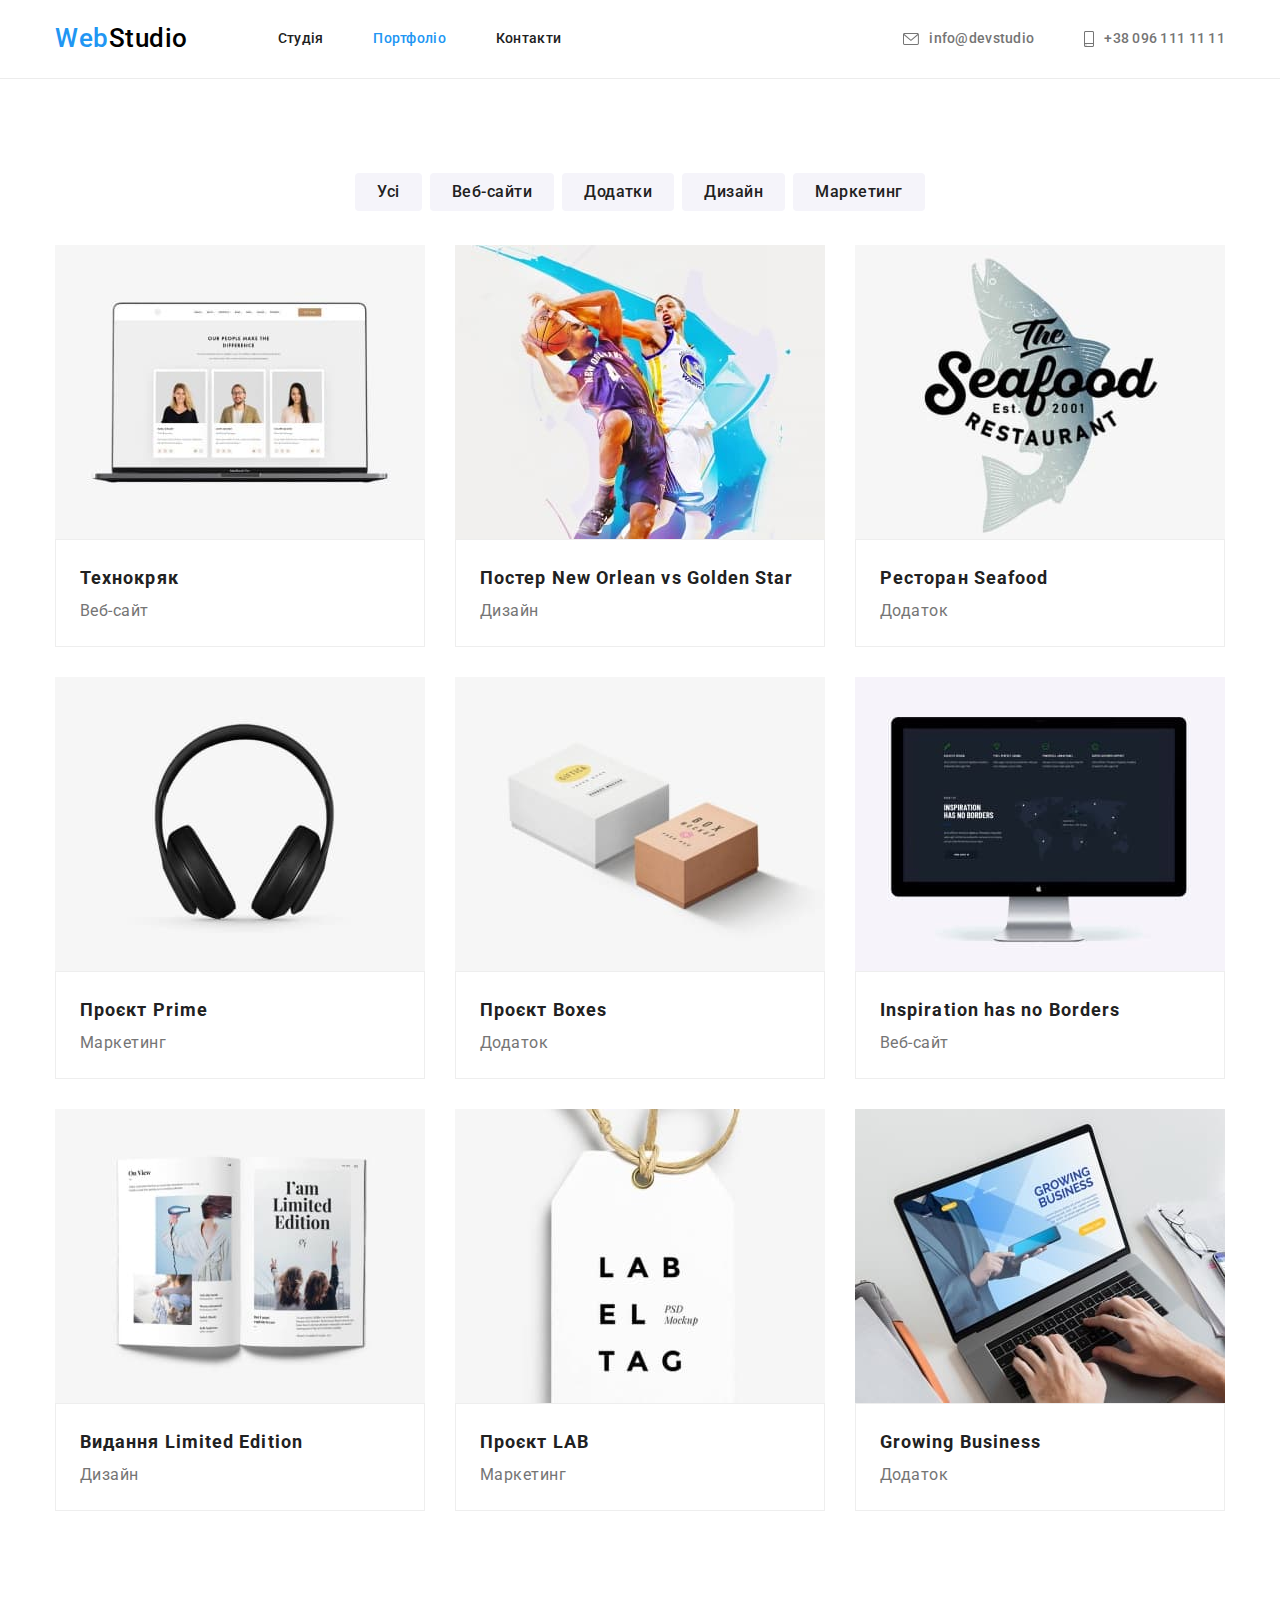
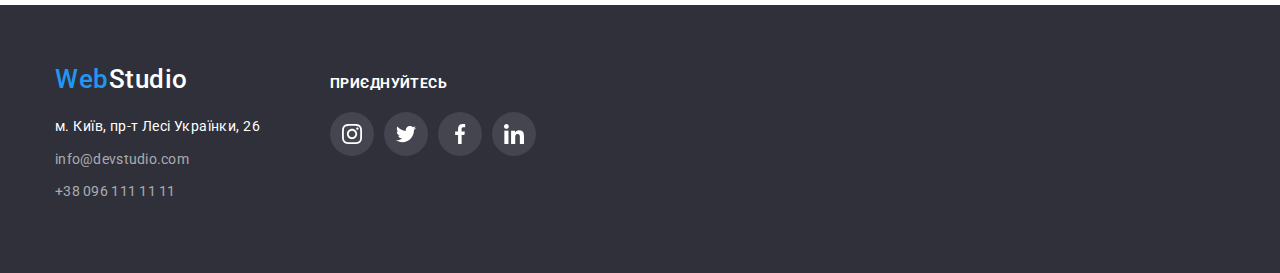
==== portfolio.html @ 7b2f20db "Initial commit" ====
<!DOCTYPE html>
<html lang="en">
  <head>
    <meta charset="UTF-8" />
    <meta http-equiv="X-UA-Compatible" content="IE=edge" />
    <meta name="viewport" content="width=device-width, initial-scale=1.0" />
    <title>GoITWebStudio</title>
    <link rel="stylesheet" href="./css/normaliize.css" />
    <link rel="preconnect" href="https://fonts.googleapis.com" />
    <link rel="preconnect" href="https://fonts.gstatic.com" crossorigin />
    <link
      href="https://fonts.googleapis.com/css2?family=Raleway:wght@700&family=Roboto:wght@400;500;700;900&display=swap"
      rel="stylesheet"
    />
    <link
      rel="stylesheet"
      href="https://cdn.jsdelivr.net/npm/modern-normalize@1.1.0/modern-normalize.min.css"
    />
    <link rel="stylesheet" href="./css/styles.css" />
  </head>
  <body class="page">
    <!--Шапка сайту-->
    <header class="page-header">
      <div class="container header-nav">
        <a class="logo link" href=""
          >Web<span class="logo-wrap">Studio</span></a
        >
        <nav class="nav-line">
          <ul class="site-nav list">
            <li>
              <a href="./index.html" class="nav-link link">Студія</a>
            </li>
            <li><a href="" class="link current">Портфоліо</a></li>
            <li class="a">
              <a href="./index.html" class="nav-link link">Контакти</a>
            </li>
          </ul>
        </nav>
        <ul class="site-cont list">
          <li>
            <a href="mailto:info@devstudio.com" class="nav-cont link"
              ><svg class="header-img" width="16" height="12">
                <use href="./icons.svg#icon-mail"></use></svg
              >info@devstudio</a
            >
          </li>
          <li>
            <a href="tel:+380961111111" class="nav-cont link"
              ><svg class="header-img" width="10" height="16">
                <use href="./icons.svg#icon-mobile"></use></svg
              >+38 096 111 11 11</a
            >
          </li>
        </ul>
      </div>
    </header>

    <!-- Герой -->
    <main>
      <section class="portfolio section">
        <div class="container">
          <h1 class="hidden-tittle">Портфолио</h1>
          <ul class="list porfolio-menu">
            <li class="portfolio-items">
              <button class="portfolio-btn current-portfolio" type="button">
                Усі
              </button>
            </li>
            <li>
              <button class="portfolio-btn" type="button">Веб-сайти</button>
            </li>
            <li>
              <button class="portfolio-btn" type="button">Додатки</button>
            </li>
            <li>
              <button class="portfolio-btn" type="button">Дизайн</button>
            </li>
            <li>
              <button class="portfolio-btn" type="button">Маркетинг</button>
            </li>
          </ul>

          <ul class="portfolio-works list">
            <li>
              <img
                src="./portfolio/laptop.jpg"
                alt="Відкритий ноутбук"
                width="370"
                height="294"
              />
              <div class="card">
                <h2 class="portfolio-tittle">Технокряк</h2>
                <p class="portfolio-text">Веб-сайт</p>
              </div>
            </li>
            <li>
              <img
                src="./portfolio/players.jpg"
                alt="Гравці баскетболу"
                width="370"
                height="294"
              />
              <div class="card">
                <h2 class="portfolio-tittle">
                  Постер New Orlean vs Golden Star
                </h2>
                <p class="portfolio-text">Дизайн</p>
              </div>
            </li>
            <li>
              <img
                src="./portfolio/restaurant.jpg"
                alt="Лого ресторану морепродуктів"
                width="370"
                height="294"
              />
              <div class="card">
                <h2 class="portfolio-tittle">Ресторан Seafood</h2>
                <p class="portfolio-text">Додаток</p>
              </div>
            </li>
            <li>
              <img
                src="./portfolio/headsets.jpg"
                alt="Чорні навушники на білому фоні"
                width="370"
                height="294"
              />
              <div class="card">
                <h2 class="portfolio-tittle">Проєкт Prime</h2>
                <p class="portfolio-text">Маркетинг</p>
              </div>
            </li>
            <li>
              <img
                src="./portfolio/boxes.jpg"
                alt="Дві коробки"
                width="370"
                height="294"
              />
              <div class="card">
                <h2 class="portfolio-tittle">Проєкт Boxes</h2>
                <p class="portfolio-text">Додаток</p>
              </div>
            </li>
            <li>
              <img
                src="./portfolio/imac.jpg"
                alt="Монітор iMac"
                width="370"
                height="294"
              />
              <div class="card">
                <h2 class="portfolio-tittle">Inspiration has no Borders</h2>
                <p class="portfolio-text">Веб-сайт</p>
              </div>
            </li>
            <li>
              <img
                src="./portfolio/magazine.jpg"
                alt="Розгорнутий журнал"
                width="370"
                height="294"
              />
              <div class="card">
                <h2 class="portfolio-tittle">Видання Limited Edition</h2>
                <p class="portfolio-text">Дизайн</p>
              </div>
            </li>
            <li>
              <img
                src="./portfolio/tag.jpg"
                alt="Бірка"
                width="370"
                height="294"
              />
              <div class="card">
                <h2 class="portfolio-tittle">Проєкт LAB</h2>
                <p class="portfolio-text">Маркетинг</p>
              </div>
            </li>
            <li>
              <img
                src="./portfolio/typing.jpg"
                alt="Друк на ноутбуці"
                width="370"
                height="294"
              />
              <div class="card">
                <h2 class="portfolio-tittle">Growing Business</h2>
                <p class="portfolio-text">Додаток</p>
              </div>
            </li>
          </ul>
        </div>
      </section>
    </main>

    <footer class="footer">
      <div class="container footer-container">
        <div class="b">
          <a class="logo link link-footer" href=""
            >Web<span class="logo-footer">Studio</span></a
          >
          <address>
            <p class="address">м. Київ, пр-т Лесі Українки, 26</p>
            <ul class="footer-contact list">
              <li class="footer-contact-tel">
                <a class="contact link" href="mailto:info@devstudio.com"
                  >info@devstudio.com</a
                >
              </li>
              <li>
                <a class="contact link" href="tel:+380961111111"
                  >+38 096 111 11 11</a
                >
              </li>
            </ul>
          </address>
        </div>

        <div class="footer-join">
          <p class="join-text">приєднуйтесь</p>
          <ul class="socials list">
            <li class="social-item">
              <a
                class="socials-link"
                href="https://instagram.com"
                rel="noopener noreferrer"
                aria-label="Instagram"
              >
                <svg class="social-icon-footer" width="20" height="20">
                  <use href="./icons.svg#icon-instagram"></use>
                </svg>
              </a>
            </li>
            <li class="social-item">
              <a class="socials-link" href="https://twitter.com">
                <svg class="social-icon-footer" width="20" height="20">
                  <use href="./icons.svg#icon-twitter"></use>
                </svg>
              </a>
            </li>
            <li class="social-item">
              <a class="socials-link" href="https://facebook.com">
                <svg class="social-icon-footer" width="20" height="20">
                  <use href="./icons.svg#icon-facebook"></use>
                </svg>
              </a>
            </li>
            <li class="social-item">
              <a class="socials-link" href="https://linkedin.com">
                <svg class="social-icon-footer" width="20" height="20">
                  <use href="./icons.svg#icon-linkedin"></use>
                </svg>
              </a>
            </li>
          </ul>
        </div>
      </div>
    </footer>
  </body>
</html>
---- css/styles.css ----
:root {
  --logo-text-color: #000000;
  --primary-text-color: #757575;
  --accent-color: #2196f3;
  --secondary-text-color: rgba(255, 255, 255, 0.6);
  --h2-h3-link-color: #212121;
  --body-bg-color: #ffffff;
  --hero-bg-color: #2f303a;
  --features-bg-color: #f5f5f5;
  --crew-bg-color: #f5f4fa;
  --footer-bg-color: #2f303a;
  --border-bottom-color: #ececec;
  --border-card-color: #eeeeee;
  --border-color: transparent;
  --border-clients-color: #afb1b8;
  --footer-bg-socials: rgba(255, 255, 255, 0.1);
}

html {
  box-sizing: border-box;
}
*,
*::before,
*::after {
  box-sizing: inherit;
}

body {
  font-family: "Roboto", sans-serif;
  font-size: 14px;
  letter-spacing: 0.03em;
  color: var(--primary-text-color);
}

h1,
h2,
h3,
h4,
h5,
h6,
p,
ul {
  margin: 0;
}

a {
  text-decoration: none;
}

img {
  display: block;
}

.list {
  padding: 0px;
  margin: 0px;
  list-style: none;
}
/* Шапка */
.page-header {
  display: flex;
  border-bottom: 1px solid var(--border-bottom-color);
}

.container {
  width: 1200px;
  margin: 0 auto;
  padding: 0 15px;
}
.section {
  padding-top: 94px;
  padding-bottom: 94px;
}
.header-nav {
  display: flex;
  align-items: center;
  padding-top: 24px;
  padding-bottom: 24px;
}

.logo {
  font-family: Raleway;
  text-decoration: none;
  font-weight: 700;
  font-size: 26px;
  line-height: 1.24;

  color: var(--accent-color);
}
.link {
  text-decoration: none;
  font-family: Roboto;
  font-weight: 500;
  line-height: 1.14;
  letter-spacing: 0.02em;
}

.logo-wrap {
  color: var(--logo-text-color);
}
.nav-line {
  display: flex;
  align-items: center;
  margin-right: 93px;
  margin-left: 90px;
}

/* .nav {
  display: block;
} */
.nav-link {
  font-weight: 500;
  line-height: 1.14;
  letter-spacing: 0.02em;
  color: var(--h2-h3-link-color);
}
.nav-link:hover,
.nav-link:focus {
  color: var(--accent-color);
}
.current {
  color: var(--accent-color);
}
.site-nav {
  display: flex;
  gap: 50px;
}

.site-cont {
  display: flex;
  gap: 50px;
  margin-left: auto;
  align-items: center;
}
.header-img {
  display: inline;
  fill: var(--primary-text-color);
  margin-right: 10px;
}
.header-img:hover,
.header-img:focus {
  fill: var(--accent-color);
}
.nav-cont {
  display: flex;
  align-items: center;
  font-weight: 500;
  line-height: 1.14;
  letter-spacing: 0.02em;
  color: var(--primary-text-color);
}
.nav-cont:hover,
.nav-cont:focus {
  color: var(--accent-color);
}

.nav-cont:hover .header-img,
.nav-cont:focus .header-img {
  fill: var(--accent-color);
}
/* Герой */

.hero {
  padding-top: 200px;
  padding-bottom: 200px;

  background: var(--hero-bg-color);
  background-image: url("../photo/studio-bgimage.jpg");
  background-position: center;
  background-size: cover;
  background-repeat: no-repeat;
  background: linear-gradient(
      to right,
      rgba(47, 48, 58, 0.4),
      rgba(47, 48, 58, 0.4)
    ),
    url(../photo/studio-bgimage.jpg);
}
.hero-btn {
  display: block;
  margin-left: auto;
  margin-right: auto;
  border-radius: 4px;
  padding: 10px 32px;
  border: 0 solid transparent;

  color: var(--body-bg-color);
  background: var(--accent-color);

  font-weight: 700;
  font-size: 16px;
  line-height: 1.88;
  letter-spacing: 0.06em;

  cursor: pointer;
}

.hero-tittle {
  width: 696px;

  margin-left: auto;
  margin-right: auto;
  margin-bottom: 30px;

  font-weight: 900;
  font-size: 44px;
  line-height: 1.36;
  letter-spacing: 0.06em;
  text-transform: uppercase;
  text-align: center;

  color: var(--body-bg-color);
}
/* Характеристики */

.hidden-tittle {
  display: none;
}
.features-list {
  display: flex;
  gap: 30px;
}
.features-tittle {
  font-weight: 700;
  line-height: 1.14;
  margin-left: 0;
  text-transform: uppercase;
  color: var(--h2-h3-link-color);
}
.feature-item {
  width: 270px;
  height: 120px;
  background-color: var(--crew-bg-color);
  border-radius: 4px;
}
.feature-svg {
  margin-bottom: 30px;
  width: 270px;
  height: 120px;
}
.icon-antenna {
  background-image: url(../icons/antenna.svg);
  background-repeat: no-repeat;
  background-size: auto;
  background-position: center;
}
.icon-clock {
  background-image: url(../icons/clock.svg);
  background-repeat: no-repeat;
  background-size: auto;
  background-position: center;
}
.icon-diagram {
  background-image: url(../icons/diagram.svg);
  background-repeat: no-repeat;
  background-size: auto;
  background-position: center;
}
.icon-austronavt {
  background-image: url(../icons/austronavt.svg);
  background-repeat: no-repeat;
  background-size: auto;
  background-position: center;
}
.features-text {
  margin-top: 10px;
  margin-left: 0;
  font-weight: 400;
  line-height: 1.71;
}
/* Чим ми займаємось */
.service-tittle {
  display: block;
  margin-bottom: 50px;
  font-weight: 700;
  font-size: 36px;
  line-height: 1.17;

  text-align: center;
  color: var(--h2-h3-link-color);
}
.service-menu {
  display: flex;
  gap: 30px;
}

/* Команда */
.crew {
  background: var(--crew-bg-color);
}

.crew-tittle {
  margin-bottom: 50px;
  font-weight: 700;
  font-size: 36px;
  line-height: 1.17;
  text-align: center;

  color: var(--h2-h3-link-color);
}
.crew-list {
  display: flex;
  gap: 30px;
}

.crew-card {
  background-color: var(--body-bg-color);
  border-radius: 0 0 4px 4px;
  box-shadow: 0px 1px 3px rgba(0, 0, 0, 0.12), 0px 1px 1px rgba(0, 0, 0, 0.14),
    0px 2px 1px rgba(0, 0, 0, 0.2);
}
.crew-pic {
  margin-bottom: 30px;
}
.crew-name {
  margin-bottom: 10px;
  font-weight: 500;
  font-size: 16px;
  line-height: 1.19;
  text-align: center;

  color: var(--h2-h3-link-color);
}
.crew-position {
  margin-bottom: 16px;
  font-weight: 400;
  font-size: 16px;
  line-height: 1.19;
  text-align: center;
}
.socials {
  display: flex;
  margin-bottom: 30px;
  justify-content: center;

  gap: 10px;
}
.socials-link {
  display: flex;
  align-items: center;
  justify-content: center;

  width: 44px;
  height: 44px;

  color: var(--border-clients-color);
  border-radius: 50%;
  background-color: var(--footer-bg-socials);
}
.socials-link:hover,
.socials-link:focus {
  background-color: var(--accent-color);
  color: var(--body-bg-color);
}
.social-icon {
  fill: currentColor;
}

/* Наші клієнти */
.clients {
  padding: 94px 215px;
}
.cliens-tittle {
  margin-bottom: 50px;
  font-weight: 700;
  font-size: 36px;
  line-height: 1.17;
  text-align: center;
  letter-spacing: 0.03em;

  color: #212121;
}
.clients-list {
  display: flex;
  gap: 30px;
}
.clients-item {
  width: 170px;
  height: 92px;
  border: 1px solid var(--border-clients-color);
  border-radius: 4px;
}
.clients-item:hover,
.clients-item:focus {
  color: var(--accent-color);
}
.client-link {
  display: flex;
  align-items: center;
  justify-content: center;
  width: 170px;
  height: 92px;
  color: var(--border-clients-color);
  border-radius: 4px;
}
.clients-item:hover,
.clients-item:focus,
.client-link:hover,
.client-link:focus {
  border-color: var(--accent-color);
  color: var(--accent-color);
}
.client-icon {
  fill: currentColor;
}
/* Футер */
.footer {
  display: flex;
  padding-top: 60px;
  padding-bottom: 60px;
  background: var(--footer-bg-color);
}
.footer-container {
  display: flex;
  gap: 70px;
  align-items: baseline;
}
.logo-footer {
  color: var(--body-bg-color);
}
.link-footer {
  margin-bottom: 20px;
  display: inline-block;
}

.address {
  margin-bottom: 9px;
  font-style: normal;
  font-weight: 400;
  line-height: 1.71;

  color: var(--body-bg-color);
}
.footer-contact {
  margin-bottom: 9px;
}
.footer-contact-tel {
  margin-bottom: 9px;
}
.contact {
  font-style: normal;
  font-weight: 400;
  line-height: 1.71;

  color: var(--secondary-text-color);
}
.contact:hover {
  color: var(--accent-color);
}
.contact:focus {
  color: var(--accent-color);
}

.join-text {
  margin-bottom: 20px;
  font-weight: 700;
  font-size: 14px;
  line-height: 1.14;
  letter-spacing: 0.03em;
  text-transform: uppercase;

  color: var(--body-bg-color);
}

.social-icon-footer {
  fill: var(--body-bg-color);
}

/* Стилі для Портфоліо */

.porfolio-menu {
  gap: 8px;
  align-items: center;
  display: flex;
  justify-content: center;
}

.portfolio-btn {
  padding: 6px 22px;
  border: 0;
  font-family: inherit;
  font-weight: 500;
  font-size: 16px;
  line-height: 1.63;
  letter-spacing: 0.03em;

  cursor: pointer;
  color: var(--h2-h3-link-color);
  background: var(--crew-bg-color);
  border-radius: 4px;
}
.portfolio-btn:hover,
.portfolio-btn:focus {
  background: var(--accent-color);
  color: var(--body-bg-color);
}
.portfolio-active-btn {
  padding-left: 25px;
  padding-right: 25px;
  background-color: #2196f3;
  color: #ffffff;
}
/* .current-portfolio {
  color: var(--hero-bg-color);
}
.current-portfolio:hover,
.current-portfolio:focus {
  background-color: var(--accent-color);
  color: var(--body-bg-color);
} */

.portfolio-works {
  display: flex;
  flex-wrap: wrap;
  margin-top: 34px;
  gap: 30px;
}
.card {
  padding: 20px 24px;
  border-top: 0;
  border: 1px solid var(--border-card-color);
}

.portfolio-tittle {
  font-weight: 700;
  font-size: 18px;
  line-height: 2;
  letter-spacing: 0.06em;
  color: var(--h2-h3-link-color);
}
.portfolio-text {
  font-weight: 400;
  font-size: 16px;
  line-height: 1.88;
  letter-spacing: 0.03em;
  color: var(--primary-text-color);
}
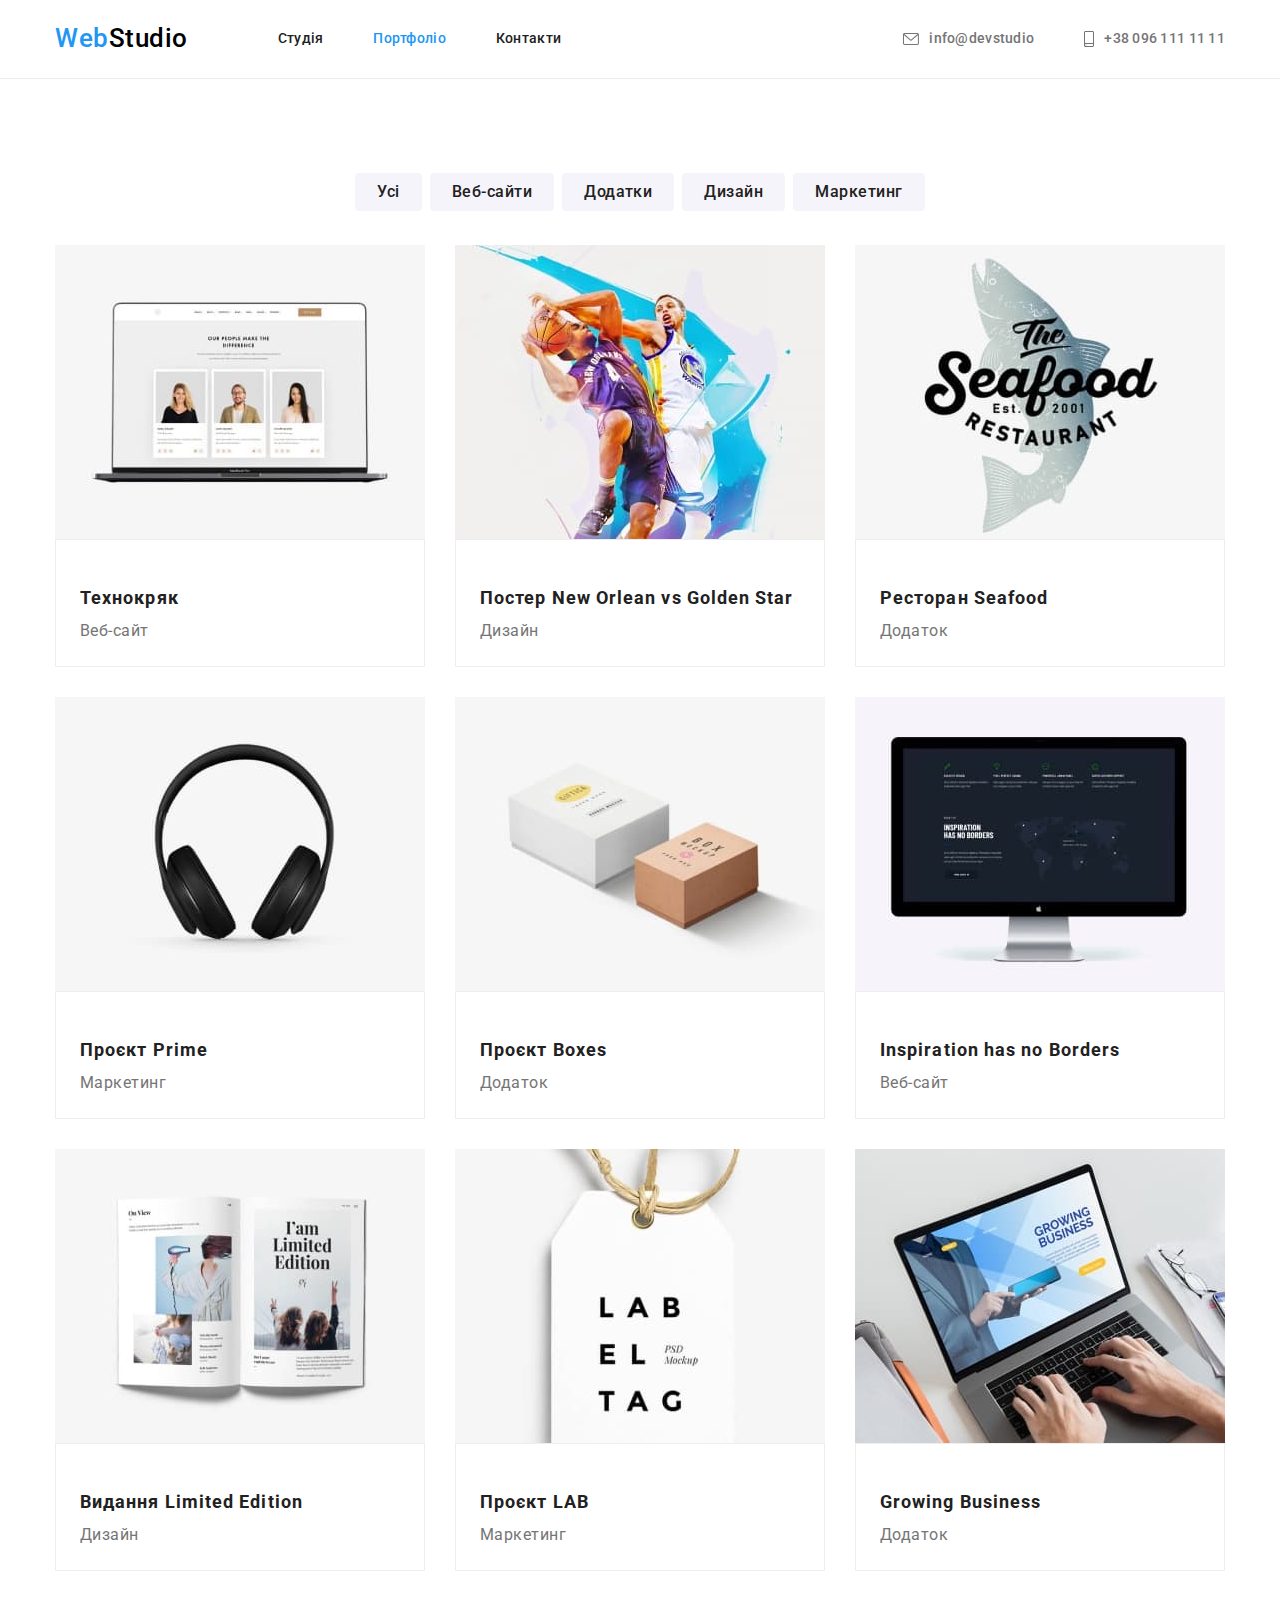
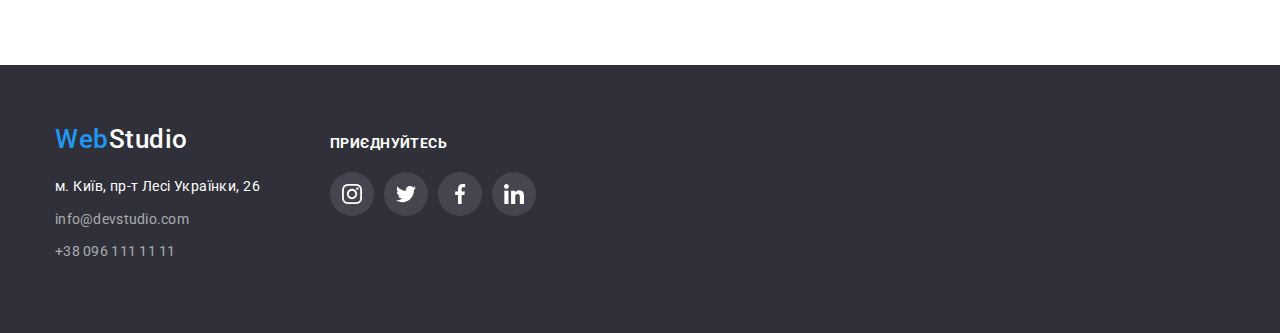
==== commit 106bb62f: "chang classes" ====
--- a/portfolio.html
+++ b/portfolio.html
@@ -82,104 +82,141 @@
 
           <ul class="portfolio-works list">
             <li>
-              <img
-                src="./portfolio/laptop.jpg"
-                alt="Відкритий ноутбук"
-                width="370"
-                height="294"
-              />
-              <div class="card">
-                <h2 class="portfolio-tittle">Технокряк</h2>
-                <p class="portfolio-text">Веб-сайт</p>
-              </div>
-            </li>
-            <li>
-              <img
-                src="./portfolio/players.jpg"
-                alt="Гравці баскетболу"
-                width="370"
-                height="294"
-              />
-              <div class="card">
-                <h2 class="portfolio-tittle">
-                  Постер New Orlean vs Golden Star
-                </h2>
-                <p class="portfolio-text">Дизайн</p>
-              </div>
-            </li>
-            <li>
-              <img
-                src="./portfolio/restaurant.jpg"
-                alt="Лого ресторану морепродуктів"
-                width="370"
-                height="294"
-              />
-              <div class="card">
-                <h2 class="portfolio-tittle">Ресторан Seafood</h2>
-                <p class="portfolio-text">Додаток</p>
-              </div>
-            </li>
-            <li>
-              <img
-                src="./portfolio/headsets.jpg"
-                alt="Чорні навушники на білому фоні"
-                width="370"
-                height="294"
-              />
-              <div class="card">
-                <h2 class="portfolio-tittle">Проєкт Prime</h2>
-                <p class="portfolio-text">Маркетинг</p>
-              </div>
-            </li>
-            <li>
-              <img
-                src="./portfolio/boxes.jpg"
-                alt="Дві коробки"
-                width="370"
-                height="294"
-              />
-              <div class="card">
-                <h2 class="portfolio-tittle">Проєкт Boxes</h2>
-                <p class="portfolio-text">Додаток</p>
-              </div>
-            </li>
-            <li>
-              <img
-                src="./portfolio/imac.jpg"
-                alt="Монітор iMac"
-                width="370"
-                height="294"
-              />
-              <div class="card">
-                <h2 class="portfolio-tittle">Inspiration has no Borders</h2>
-                <p class="portfolio-text">Веб-сайт</p>
-              </div>
-            </li>
-            <li>
-              <img
-                src="./portfolio/magazine.jpg"
-                alt="Розгорнутий журнал"
-                width="370"
-                height="294"
-              />
-              <div class="card">
-                <h2 class="portfolio-tittle">Видання Limited Edition</h2>
-                <p class="portfolio-text">Дизайн</p>
-              </div>
-            </li>
-            <li>
-              <img
-                src="./portfolio/tag.jpg"
-                alt="Бірка"
-                width="370"
-                height="294"
-              />
-              <div class="card">
-                <h2 class="portfolio-tittle">Проєкт LAB</h2>
-                <p class="portfolio-text">Маркетинг</p>
-              </div>
-            </li>
-            <li>
+              <a class="portfolio-link" href="#">
+                <img
+                  src="./portfolio/laptop.jpg"
+                  alt="Відкритий ноутбук"
+                  width="370"
+                  height="294"
+                />
+                <div class="portfolio-card-info">
+                  <h2 class="portfolio-tittle">Технокряк</h2>
+                  <p class="portfolio-text">Веб-сайт</p>
+                </div>
+              </a>
+            </li>
+
+            <li>
+              <a class="portfolio-link" href="#">
+                <img
+                  src="./portfolio/players.jpg"
+                  alt="Гравці баскетболу"
+                  width="370"
+                  height="294"
+                />
+                <div class="portfolio-card-info">
+                  <h2 class="portfolio-tittle">
+                    Постер New Orlean vs Golden Star
+                  </h2>
+                  <p class="portfolio-text">Дизайн</p>
+                </div>
+              </a>
+            </li>
+            <li>
+              <a class="portfolio-link" href="#">
+                <img
+                  src="./portfolio/restaurant.jpg"
+                  alt="Лого ресторану морепродуктів"
+                  width="370"
+                  height="294"
+                />
+                <div class="portfolio-card-info">
+                  <h2 class="portfolio-tittle">Ресторан Seafood</h2>
+                  <p class="portfolio-text">Додаток</p>
+                </div>
+              </a>
+            </li>
+
+            <li>
+              <a class="portfolio-link" href="#">
+                <img
+                  src="./portfolio/headsets.jpg"
+                  alt="Чорні навушники на білому фоні"
+                  width="370"
+                  height="294"
+                />
+                <div class="portfolio-card-info">
+                  <h2 class="portfolio-tittle">Проєкт Prime</h2>
+                  <p class="portfolio-text">Маркетинг</p>
+                </div>
+              </a>
+            </li>
+
+            <li>
+              <a class="portfolio-link" href="#">
+                <img
+                  src="./portfolio/boxes.jpg"
+                  alt="Дві коробки"
+                  width="370"
+                  height="294"
+                />
+                <div class="portfolio-card-info">
+                  <h2 class="portfolio-tittle">Проєкт Boxes</h2>
+                  <p class="portfolio-text">Додаток</p>
+                </div>
+              </a>
+            </li>
+            <li>
+              <a class="portfolio-link" href="#">
+                <img
+                  src="./portfolio/imac.jpg"
+                  alt="Монітор iMac"
+                  width="370"
+                  height="294"
+                />
+                <div class="portfolio-card-info">
+                  <h2 class="portfolio-tittle">Inspiration has no Borders</h2>
+                  <p class="portfolio-text">Веб-сайт</p>
+                </div>
+              </a>
+            </li>
+
+            <li>
+              <a class="portfolio-link" href="#">
+                <img
+                  src="./portfolio/magazine.jpg"
+                  alt="Розгорнутий журнал"
+                  width="370"
+                  height="294"
+                />
+                <div class="portfolio-card-info">
+                  <h2 class="portfolio-tittle">Видання Limited Edition</h2>
+                  <p class="portfolio-text">Дизайн</p>
+                </div>
+              </a>
+            </li>
+
+            <li>
+              <a class="portfolio-link" href="#">
+                <img
+                  src="./portfolio/tag.jpg"
+                  alt="Бірка"
+                  width="370"
+                  height="294"
+                />
+                <div class="portfolio-card-info">
+                  <h2 class="portfolio-tittle">Проєкт LAB</h2>
+                  <p class="portfolio-text">Маркетинг</p>
+                </div>
+              </a>
+            </li>
+
+            <li>
+              <a class="portfolio-link" href="#">
+                <img
+                  src="./portfolio/typing.jpg"
+                  alt="Друк на ноутбуці"
+                  width="370"
+                  height="294"
+                />
+                <div class="portfolio-card-info">
+                  <h2 class="portfolio-tittle">Growing Business</h2>
+                  <p class="portfolio-text">Додаток</p>
+                </div>
+              </a>
+            </li>
+
+            <!-- <li>
               <img
                 src="./portfolio/typing.jpg"
                 alt="Друк на ноутбуці"
@@ -190,7 +227,7 @@
                 <h2 class="portfolio-tittle">Growing Business</h2>
                 <p class="portfolio-text">Додаток</p>
               </div>
-            </li>
+            </li> -->
           </ul>
         </div>
       </section>
--- a/css/styles.css
+++ b/css/styles.css
@@ -139,7 +139,7 @@
 }
 .header-img:hover,
 .header-img:focus {
-  fill: var(--accent-color);
+  color: var(--accent-color);
 }
 .nav-cont {
   display: flex;
@@ -515,13 +515,20 @@
   margin-top: 34px;
   gap: 30px;
 }
-.card {
+.porfolio-link {
+}
+.portfolio-link:hover {
+  box-shadow: 0px 1px 1px rgba(0, 0, 0, 0.12), 0px 4px 4px rgba(0, 0, 0, 0.06),
+    1px 4px 6px rgba(0, 0, 0, 0.16);
+}
+.portfolio-card-info {
   padding: 20px 24px;
   border-top: 0;
   border: 1px solid var(--border-card-color);
 }
 
 .portfolio-tittle {
+  margin-top: 20px;
   font-weight: 700;
   font-size: 18px;
   line-height: 2;
